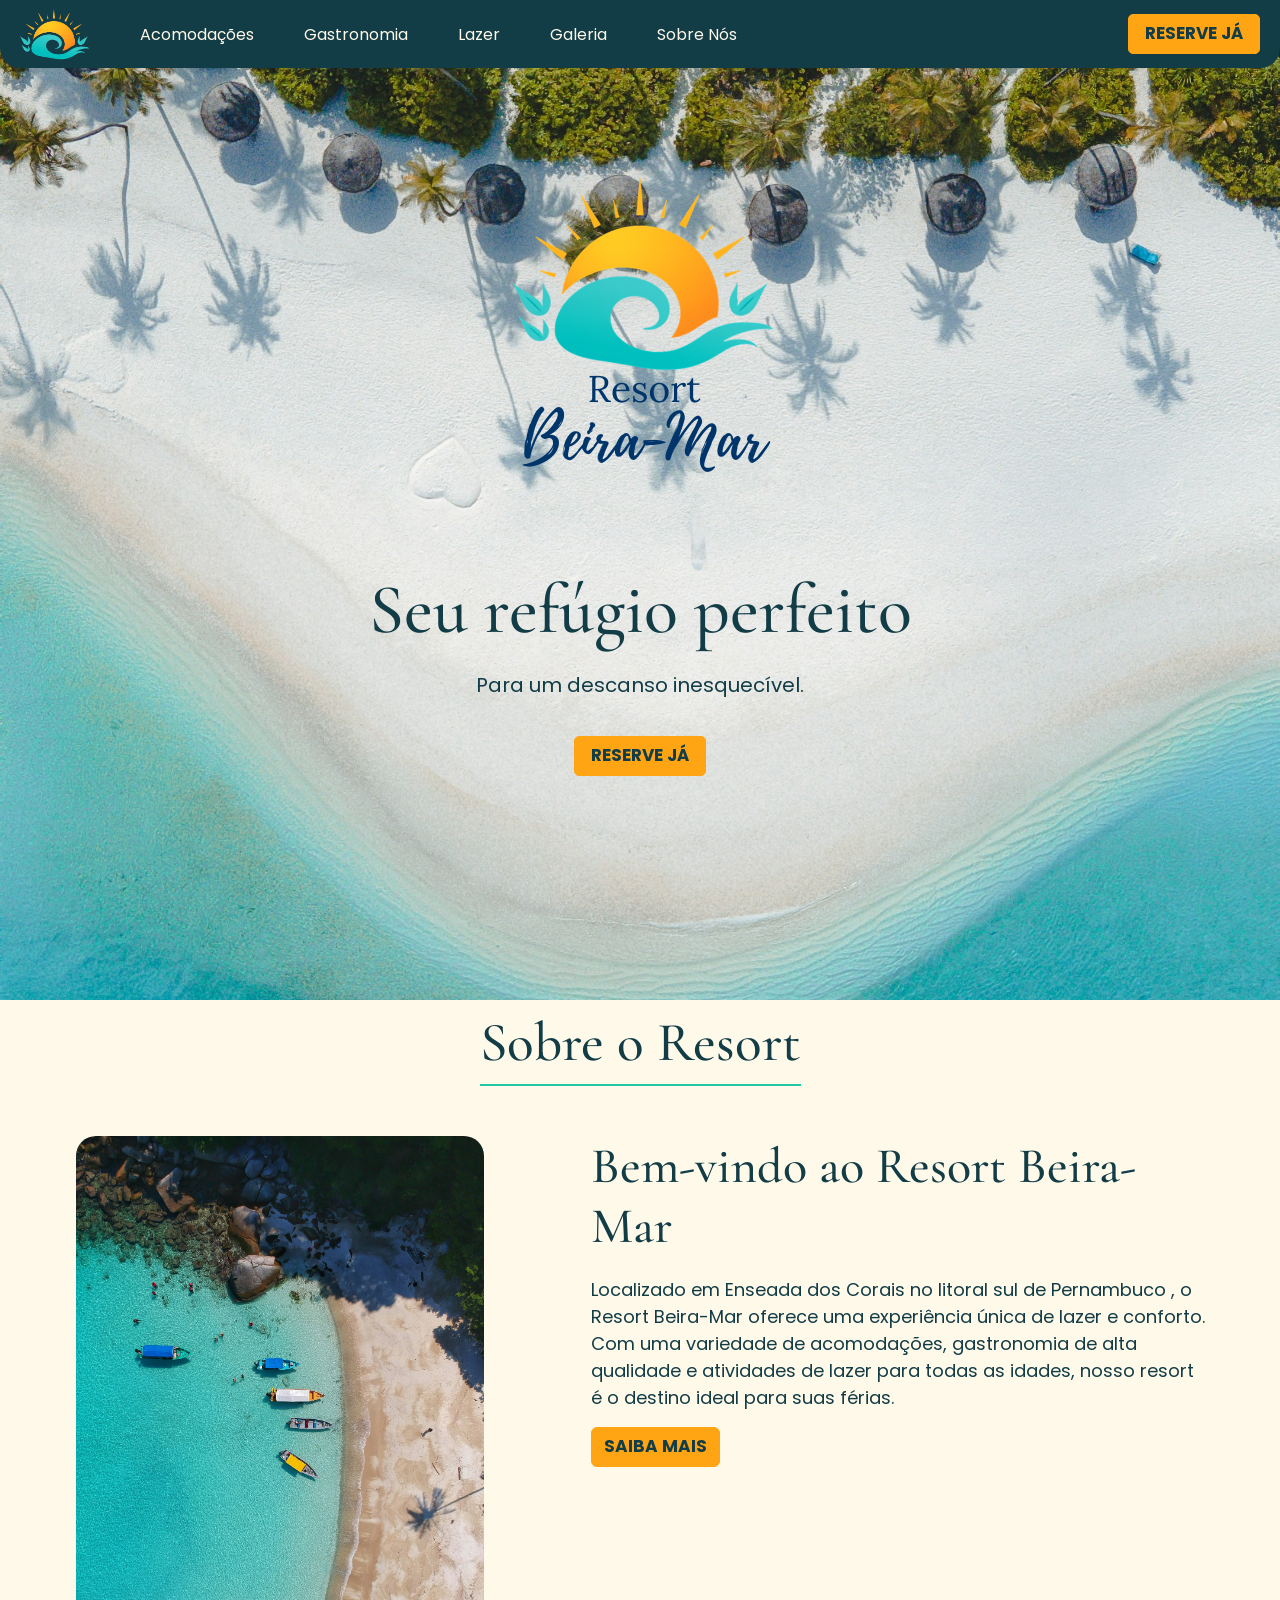
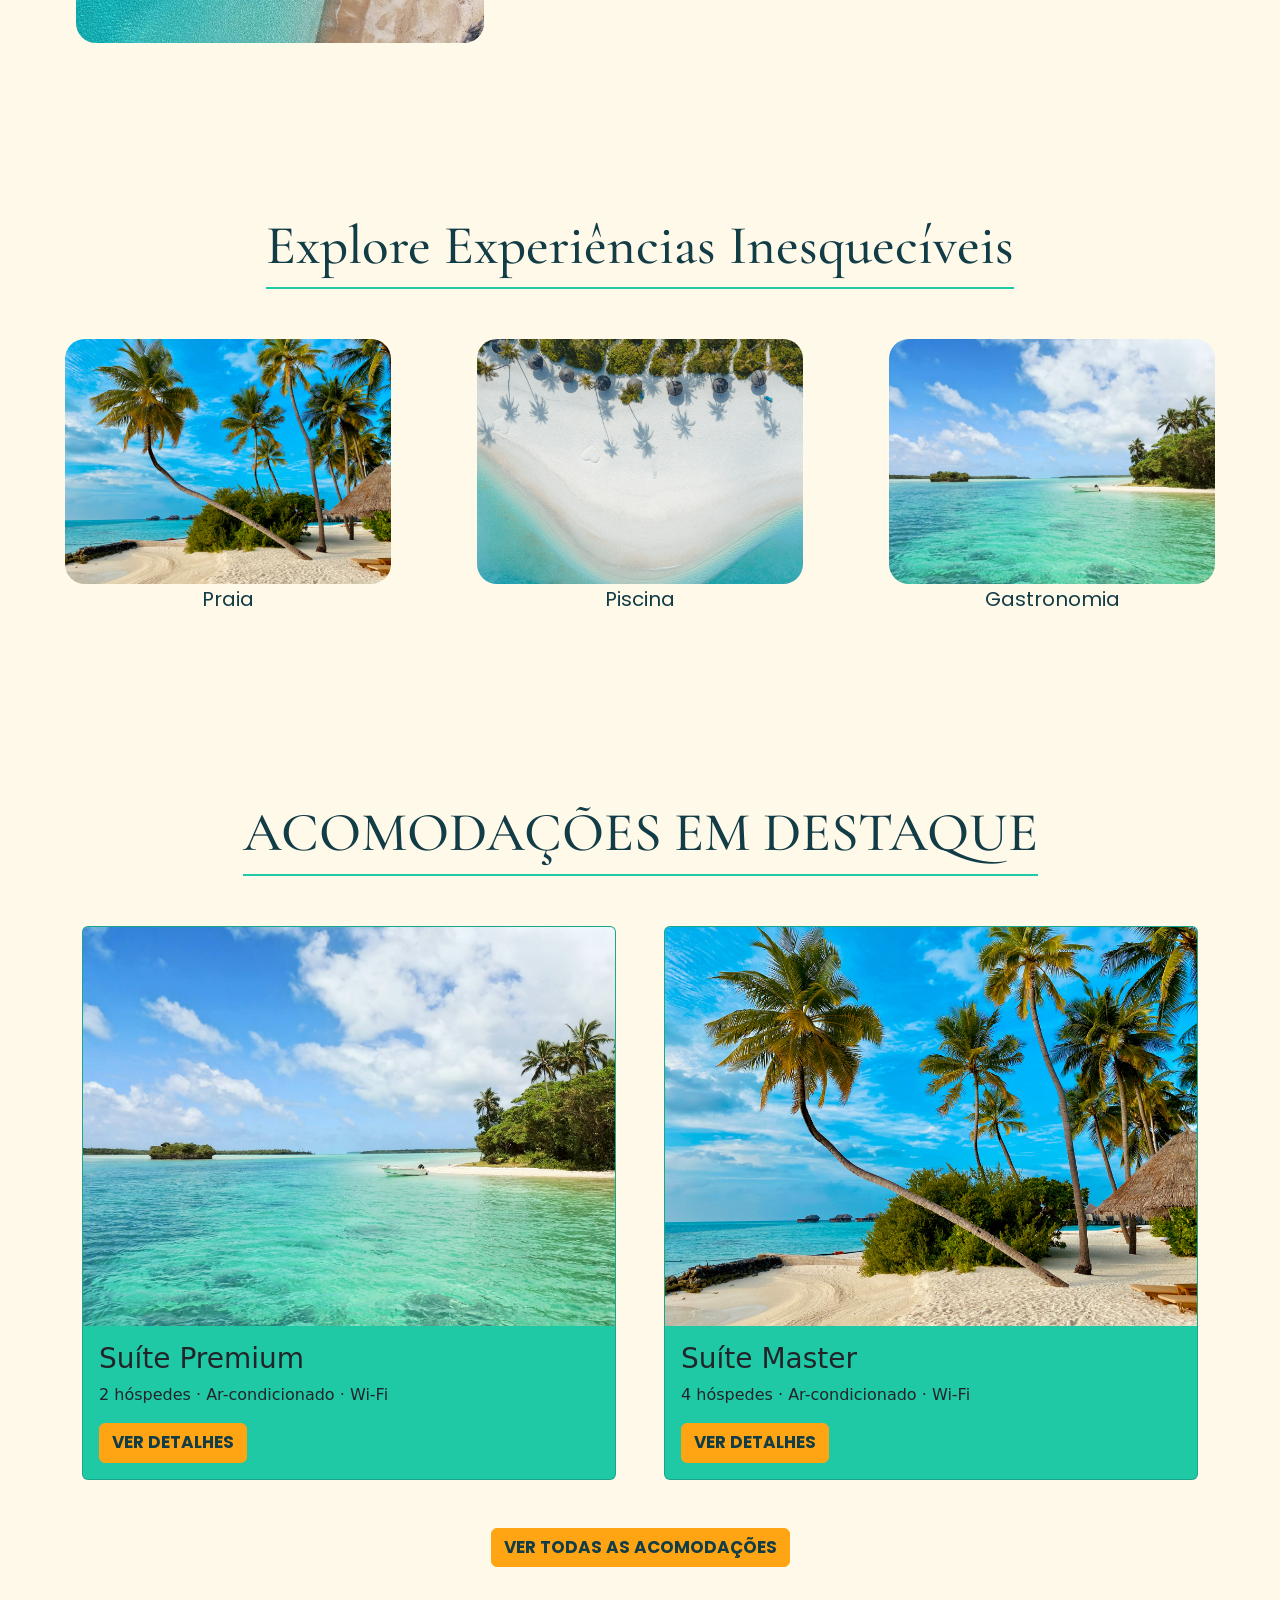
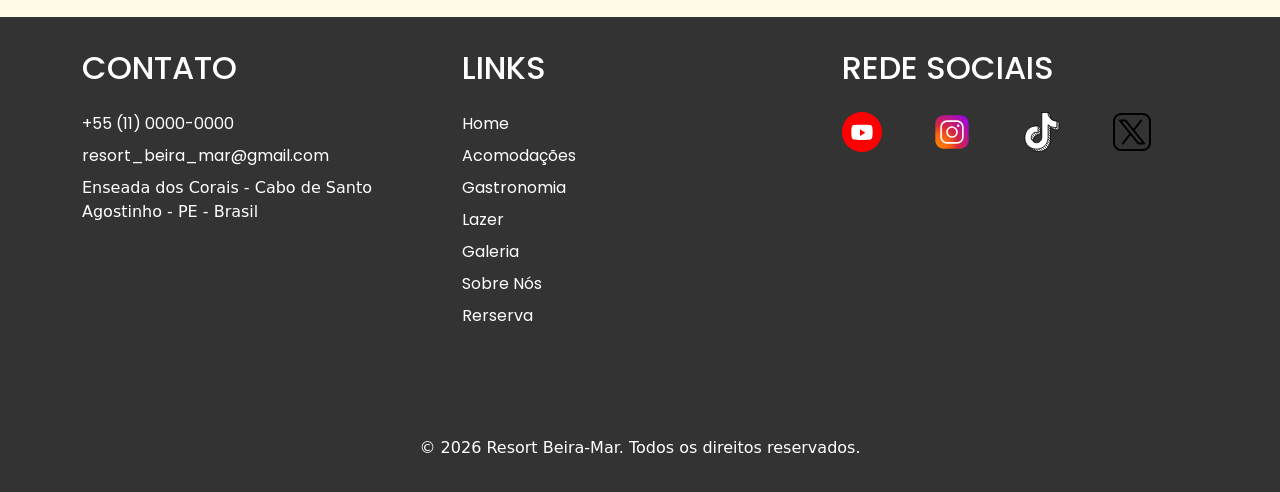
==== index.html @ 68e37728 "Versão inicial do site" ====
<!doctype html>
<html>
  <head>
    <meta charset="UTF-8" />
    <meta name="viewport" content="width=device-width, initial-scale=1.0" />

    <title>Resort Beira-Mar</title>

    <!-- Fontes -->
    <link rel="preconnect" href="https://fonts.googleapis.com" />
    <link rel="preconnect" href="https://fonts.gstatic.com" crossorigin />

    <link
      href="https://fonts.googleapis.com/css2?family=Cormorant+Garamond:wght@500;600&family=Poppins:wght@400;500;600&display=swap"
      rel="stylesheet"
    />

    <!-- Bootstrap -->
    <link
      href="https://cdn.jsdelivr.net/npm/bootstrap@5.3.8/dist/css/bootstrap.min.css"
      rel="stylesheet"
    />

    <!--CSS-->
    <link rel="stylesheet" href="css/style.css" />
  </head>

  <body>
    <!--Hero e menu do site-->
    <div class="hero-img">
      <div id="menu"></div>

      <section class="destaque">
        <img src="img/logo/logo-nome.png" alt="Logo do Resort Beira-Mar" />

        <h1>Seu refúgio perfeito</h1>

        <p>Para um descanso inesquecível.</p>

        <a class="btn btn-primary reserva-destaque" href="reserva.html"
          >RESERVE JÁ</a
        >
      </section>
    </div>

    <!--Parte principal do site-->
    <main>
      <!--seção SOBRE do main-->
      <section class="sobre">
        <div class="container-fluid px-4">
          <h2 class="titulo-sobre-secao">Sobre o Resort</h2>

          <div class="row gx-1 justify-content-center">
            <div class="col-12 col-md-5">
              <img src="img/praias/praia1.jpg" alt="Praia" class="img-fluid" />
            </div>

            <div class="col-12 col-md-6 texto-sobre">
              <h2 class="titulo-sobre">Bem-vindo ao Resort Beira-Mar</h2>

              <p class="paragrafo-sobre">
                Localizado em Enseada dos Corais no litoral sul de Pernambuco ,
                o Resort Beira-Mar oferece uma experiência única de lazer e
                conforto. Com uma variedade de acomodações, gastronomia de alta
                qualidade e atividades de lazer para todas as idades, nosso
                resort é o destino ideal para suas férias.
              </p>

              <a class="btn btn-primary" href="sobre.html">SAIBA MAIS</a>
            </div>
          </div>
        </div>
      </section>

      <!-- seção de destaques da home -->
      <section class="destaque-site">
        <div class="container-fluid px-4">
          <h2 class="titulo-destaque">Explore Experiências Inesquecíveis</h2>

          <div class="row gx-1">
            <div class="col-12 col-md-4 destaque1">
              <img src="img/praias/praia3.jpg" alt="Praia" class="img-fluid" />
              <p>Praia</p>
            </div>

            <div class="col-12 col-md-4 destaque2">
              <img
                src="img/praias/praia4.jpg"
                alt="Piscina"
                class="img-fluid"
              />
              <p>Piscina</p>
            </div>

            <div class="col-12 col-md-4 destaque3">
              <img
                src="img/praias/praia2.jpg"
                alt="Gastronomia"
                class="img-fluid"
              />
              <p>Gastronomia</p>
            </div>
          </div>
        </div>
      </section>

      <!-- acomodações em destaque -->
      <section class="acomodacao-destaque">
        <div class="container">
          <h2 class="titulo-acomodacao">ACOMODAÇÕES EM DESTAQUE</h2>

          <div class="row g-5">
            <div class="col-12 col-md-6 acomodacao1">
              <article class="card h-100">
                <img
                  src="img/praias/praia2.jpg"
                  class="card-img-top"
                  alt="Suíte Premium"
                />
                <div class="card-body">
                  <h3 class="card-title">Suíte Premium</h3>
                  <p class="card-text">2 hóspedes · Ar-condicionado · Wi-Fi</p>
                  <a href="acomodacoes.html" class="btn btn-primary"
                    >VER DETALHES</a
                  >
                </div>
              </article>
            </div>

            <div class="col-12 col-md-6 acomodacao2">
              <article class="card h-100">
                <img
                  src="img/praias/praia3.jpg"
                  class="card-img-top"
                  alt="Suíte Master"
                />
                <div class="card-body">
                  <h3 class="card-title">Suíte Master</h3>
                  <p class="card-text">4 hóspedes · Ar-condicionado · Wi-Fi</p>
                  <a href="acomodacoes.html" class="btn btn-primary"
                    >VER DETALHES</a
                  >
                </div>
              </article>
            </div>
          </div>
          <div class="text-center mt-5">
            <a href="acomodacoes.html" class="btn btn-primary"
              >VER TODAS AS ACOMODAÇÕES</a
            >
          </div>
        </div>
      </section>
    </main>

    <div id="footer"></div>

    <script src="js/menu.js"></script>
  </body>
</html>
---- css/style.css ----
/* Botão estilo global */
.btn-primary {
  color: #123c46;
  font-family: "Poppins", sans-serif;
  font-size: 17px;
  font-weight: bold;
  background-color: #ffa412;
  border-color: #ffa412;
}

.btn-primary:hover {
  background-color: #f9dd72;
  border-color: #f9dd72;
  color: #123c46;
}

/* Menu estilo */

.logo img {
  width: 70px;
  margin-left: 20px;
}

.navbar {
  display: flex;
  align-items: center;
}

/* Menu estilo */
.menu {
  display: flex;
  gap: 50px;
  margin-left: 50px;
  margin-top: 2px;
}

/* Menu links estilo */
.menu a {
  text-decoration: none;
  color: #fff9e9;
  font-family: "Poppins", sans-serif;
  font-size: 16px;
}

/* Menu links hover estilo */
.menu a:hover {
  color: #20c9a6;
}

/* botão reserva menu estilo */
.reserva-menu {
  margin-left: auto;
  margin-right: 20px;
  margin-top: 2px;
  padding: 6px 16px;
  border-radius: 5px;
  transform: translateY(-1px);
}

header {
  background-color: #123c46;
  border-radius: 0px 0px 20px 20px;
}

/* Destaque estilo */
.destaque {
  display: flex;
  flex-direction: column;
  align-items: center;
}

.destaque img {
  width: 500px;
  max-width: 100%;
}

.destaque h1 {
  font-family:
    Cormorant Garamond,
    serif;
  color: #123c46;
  font-size: 70px;
}

.destaque p {
  font-family: "Poppins", sans-serif;
  color: #123c46;
  font-size: 20px;
  margin-top: 10px;
}

/* Botão reserva destaque estilo */
.reserva-destaque {
  padding: 6px 16px;
  border-radius: 5px;
  margin-top: 20px;
}

.hero-img {
  background-image: url("../img/praias/praia4.jpg");
  background-size: cover;
  background-position: center;
  min-height: 1000px;
}

/* Main estilo */
main {
  padding: 50px 0;
  background-color: #fff9e9;
}

/* Main titulo estilo */
.titulo-sobre {
  font-family:
    cormorant garamond,
    serif;
  font-size: 50px;
  color: #123c46;
}

/* Main paragrafo estilo */
.paragrafo-sobre {
  font-family: "Poppins", sans-serif;
  font-size: 18px;
  color: #123c46;
  margin-top: 20px;
  line-height: 1.5;
}

/* Main imagem */
.sobre .col-md-5 img {
  width: 80%;
  height: auto;
  border-radius: 20px;
}

/* Main titulo sobre */
.titulo-sobre-secao {
  font-family:
    cormorant garamond,
    serif;
  font-size: 55px;
  color: #123c46;
  margin: 0 auto 50px;
  text-align: center;
  border-bottom: 2px solid #20c9a6;
  padding-bottom: 8px;
  width: fit-content;
  margin-top: -40px;
}

/* Main titulo destaques */
.titulo-destaque {
  font-family:
    cormorant garamond,
    serif;
  font-size: 55px;
  color: #123c46;
  margin: 0 auto 50px;
  text-align: center;
  border-bottom: 2px solid #20c9a6;
  padding-bottom: 8px;
  width: fit-content;
  margin-top: 170px;
}

/* Main texto destaques */
.destaque-site p {
  font-family: "Poppins", sans-serif;
  font-size: 20px;
  text-align: center;
  color: #123c46;
}

/* Main imagem destaques */
.destaque-site .col-md-4 img {
  aspect-ratio: 1.6 / 1.2;
  object-fit: cover;
  width: 80%;
  border-radius: 20px;
}

.destaque-site .col-md-4 {
  text-align: center;
}

/* acomodações destaque */
.titulo-acomodacao {
  font-family:
    cormorant garamond,
    serif;
  font-size: 55px;
  color: #123c46;
  margin: 0 auto 50px;
  text-align: center;
  border-bottom: 2px solid #20c9a6;
  padding-bottom: 8px;
  width: fit-content;
  margin-top: 170px;
}

.acomodacao-destaque .card {
  background-color: #20c9a6;
}

/*Rodapé*/
footer {
  background-color: #333;
  color: white;
  padding: 32px 0 16px;
}

.redes-sociais img {
  width: 40px;
  height: 40px;
  object-fit: contain;
}

.icones-redes {
  display: flex;
  gap: 50px;
}

footer a {
  text-decoration: none;
  color: #ffffff;
  font-family: "Poppins", sans-serif;
  font-size: 16px;
}

footer address a,
footer nav[aria-label="Links do rodapé"] a {
  display: block;
}

.direitos-reservados {
  margin-top: 100px;
}

footer address {
  display: flex;
  flex-direction: column;
  gap: 8px;
}

footer address p {
  margin: 0;
}

footer nav[aria-label="Links do rodapé"] a {
  display: block;
  margin-bottom: 8px;
}

footer h2 {
  color: #ffffff;
  font-family: "Poppins", sans-serif;
  margin-bottom: 25px;
}

/* Página Acomodações */
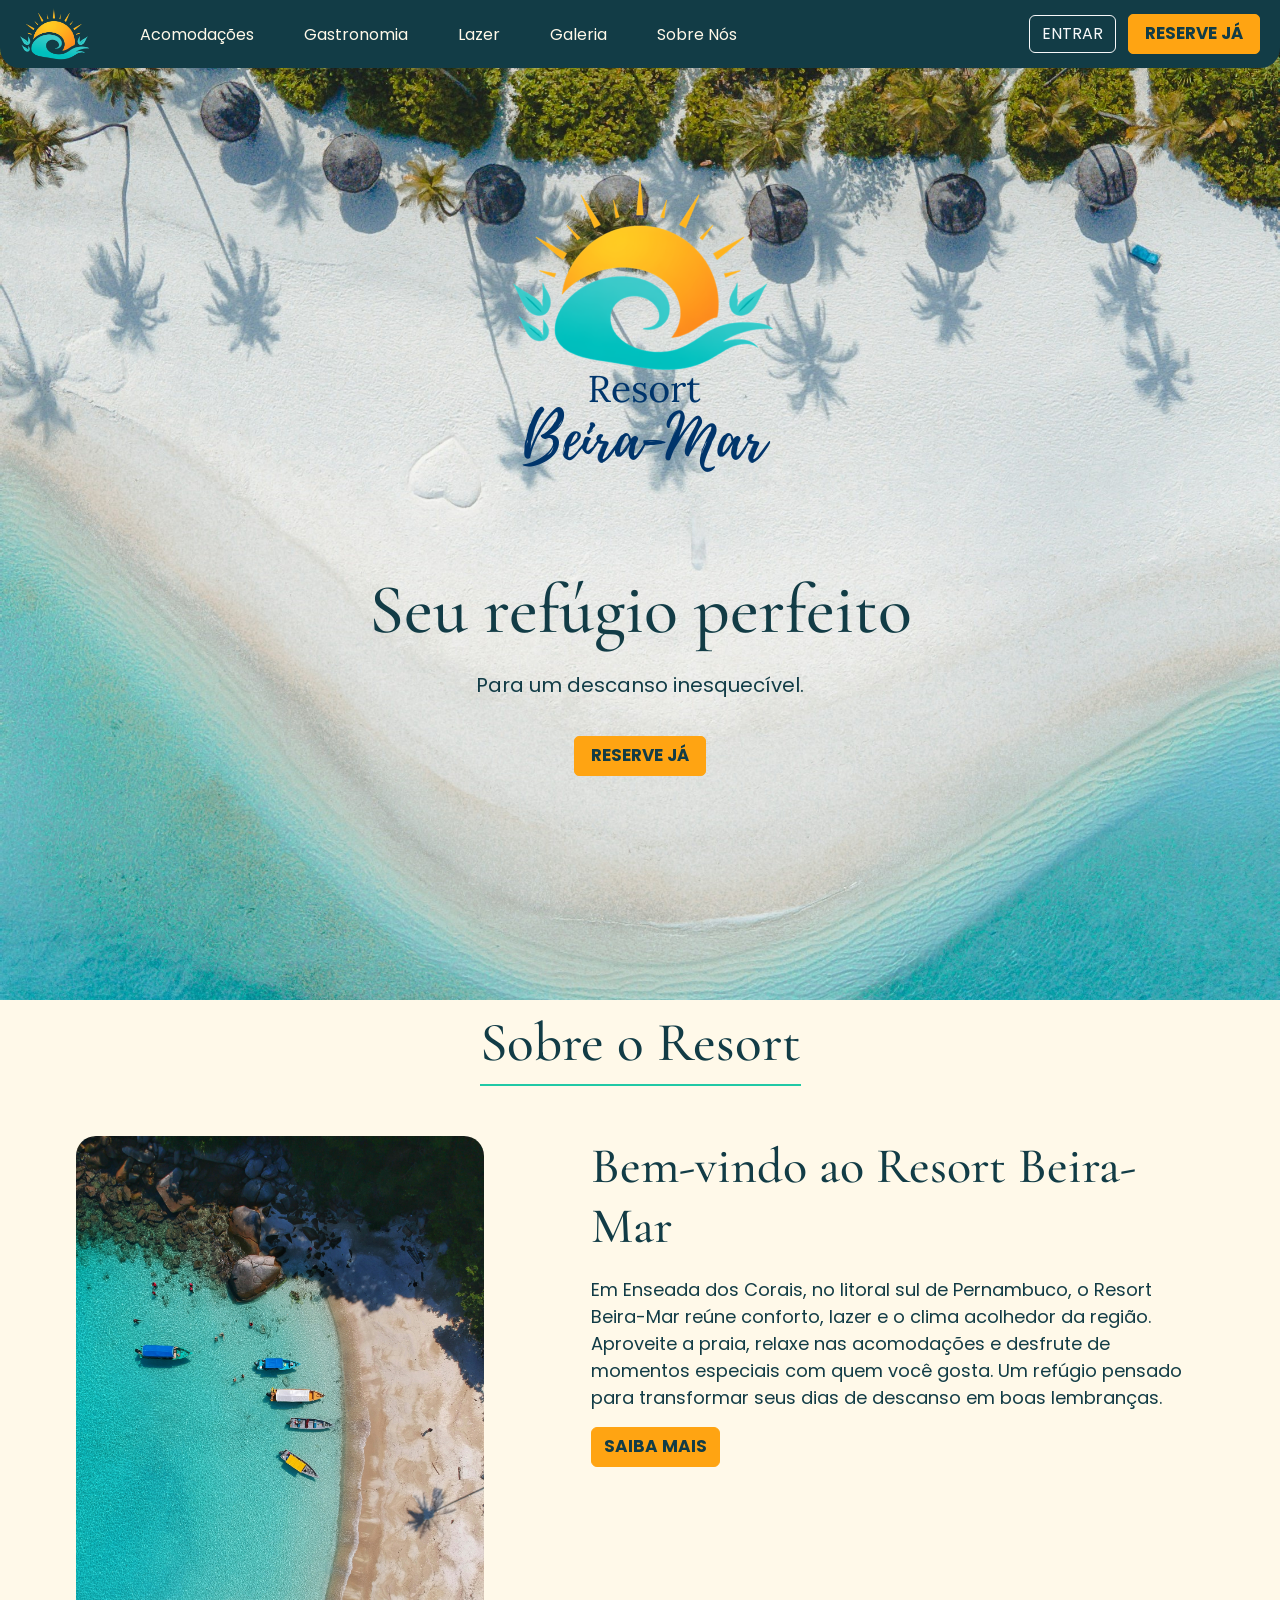
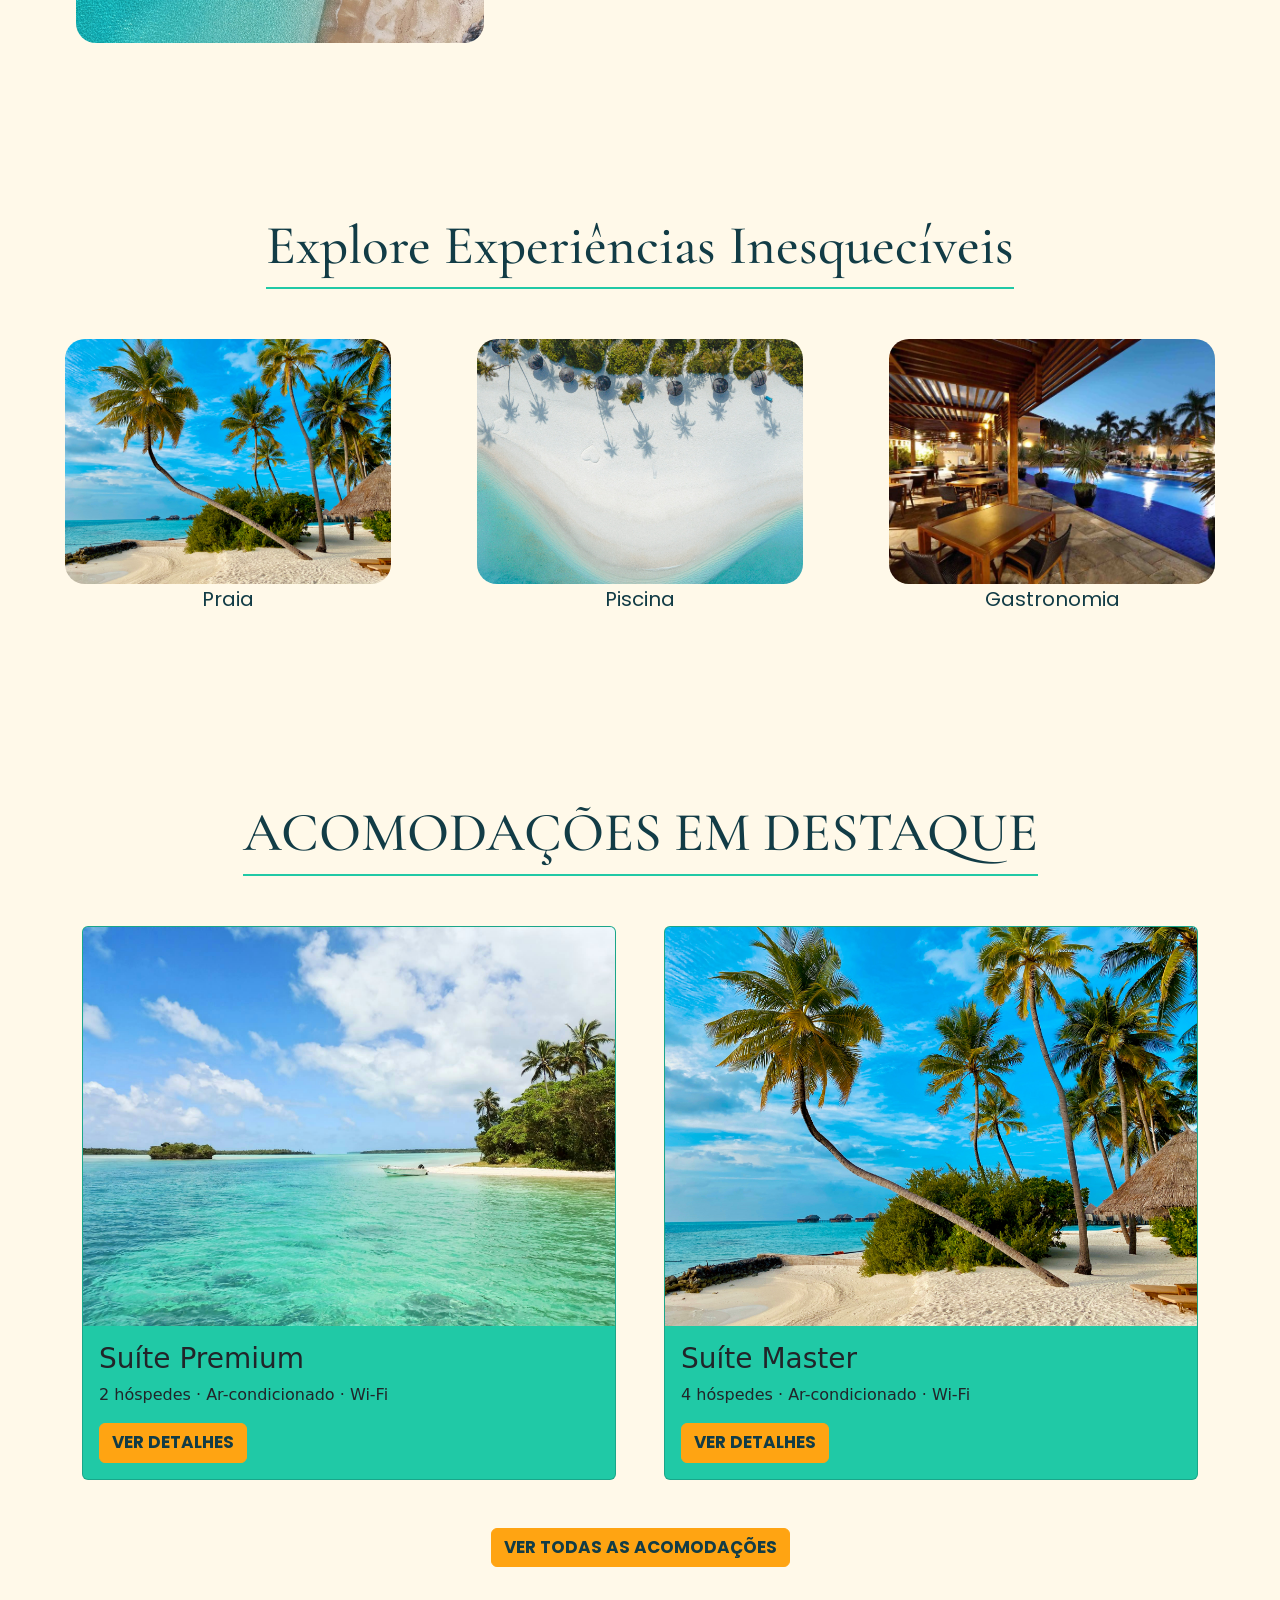
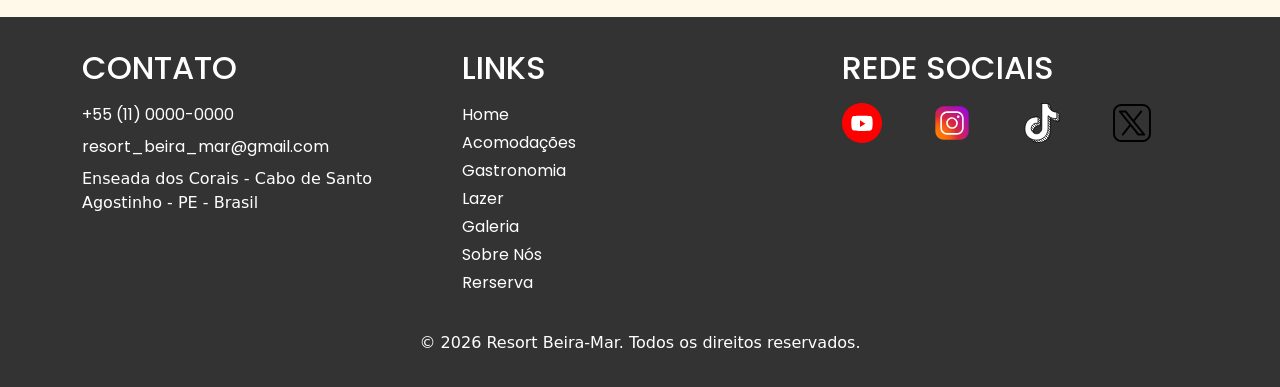
==== commit 412051dc: "Atualiza conteúdo e imagens das páginas do resort - Atualiza as páginas Home, Galeria, Gastronomia e" ====
--- a/index.html
+++ b/index.html
@@ -59,11 +59,11 @@
               <h2 class="titulo-sobre">Bem-vindo ao Resort Beira-Mar</h2>
 
               <p class="paragrafo-sobre">
-                Localizado em Enseada dos Corais no litoral sul de Pernambuco ,
-                o Resort Beira-Mar oferece uma experiência única de lazer e
-                conforto. Com uma variedade de acomodações, gastronomia de alta
-                qualidade e atividades de lazer para todas as idades, nosso
-                resort é o destino ideal para suas férias.
+                Em Enseada dos Corais, no litoral sul de Pernambuco, o Resort
+                Beira-Mar reúne conforto, lazer e o clima acolhedor da região.
+                Aproveite a praia, relaxe nas acomodações e desfrute de momentos
+                especiais com quem você gosta. Um refúgio pensado para
+                transformar seus dias de descanso em boas lembranças.
               </p>
 
               <a class="btn btn-primary" href="sobre.html">SAIBA MAIS</a>
@@ -94,7 +94,7 @@
 
             <div class="col-12 col-md-4 destaque3">
               <img
-                src="img/praias/praia2.jpg"
+                src="img/restaurantes/gastronomia-piscina.jpg"
                 alt="Gastronomia"
                 class="img-fluid"
               />
--- a/css/style.css
+++ b/css/style.css
@@ -1,4 +1,7 @@
-/* Botão estilo global */
+/* =========================================================
+   BOTÕES GLOBAIS
+   ========================================================= */
+
 .btn-primary {
   color: #123c46;
   font-family: "Poppins", sans-serif;
@@ -14,7 +17,10 @@
   color: #123c46;
 }
 
-/* Menu estilo */
+
+/* =========================================================
+   MENU COMPARTILHADO
+   ========================================================= */
 
 .logo img {
   width: 70px;
@@ -26,32 +32,34 @@
   align-items: center;
 }
 
-/* Menu estilo */
 .menu {
   display: flex;
   gap: 50px;
+  margin-top: 2px;
   margin-left: 50px;
-  margin-top: 2px;
-}
-
-/* Menu links estilo */
+}
+
 .menu a {
+  color: #fff9e9;
+  font-family: "Poppins", sans-serif;
+  font-size: 16px;
   text-decoration: none;
-  color: #fff9e9;
-  font-family: "Poppins", sans-serif;
-  font-size: 16px;
-}
-
-/* Menu links hover estilo */
+}
+
 .menu a:hover {
   color: #20c9a6;
 }
 
-/* botão reserva menu estilo */
+/* Destaque visual do link da página atual, definido pelo JavaScript */
+.menu a.active {
+  color: #20c9a6;
+  border-bottom: 2px solid #20c9a6;
+}
+
 .reserva-menu {
+  margin-top: 2px;
+  margin-right: 20px;
   margin-left: auto;
-  margin-right: 20px;
-  margin-top: 2px;
   padding: 6px 16px;
   border-radius: 5px;
   transform: translateY(-1px);
@@ -59,10 +67,14 @@
 
 header {
   background-color: #123c46;
-  border-radius: 0px 0px 20px 20px;
-}
-
-/* Destaque estilo */
+  border-radius: 0 0 20px 20px;
+}
+
+
+/* =========================================================
+   HERO DA HOME
+   ========================================================= */
+
 .destaque {
   display: flex;
   flex-direction: column;
@@ -75,139 +87,449 @@
 }
 
 .destaque h1 {
-  font-family:
-    Cormorant Garamond,
-    serif;
-  color: #123c46;
+  color: #123c46;
+  font-family: "Cormorant Garamond", serif;
   font-size: 70px;
 }
 
 .destaque p {
-  font-family: "Poppins", sans-serif;
-  color: #123c46;
+  margin-top: 10px;
+  color: #123c46;
+  font-family: "Poppins", sans-serif;
   font-size: 20px;
-  margin-top: 10px;
-}
-
-/* Botão reserva destaque estilo */
+}
+
 .reserva-destaque {
+  margin-top: 20px;
   padding: 6px 16px;
   border-radius: 5px;
-  margin-top: 20px;
 }
 
 .hero-img {
+  min-height: 1000px;
   background-image: url("../img/praias/praia4.jpg");
+  background-position: center;
   background-size: cover;
-  background-position: center;
-  min-height: 1000px;
-}
-
-/* Main estilo */
+}
+
+
+/* =========================================================
+   CONTEÚDO GERAL E SEÇÃO SOBRE DA HOME
+   ========================================================= */
+
+/* Mantém o rodapé no fim da janela quando a página tem pouco conteúdo */
+body {
+  min-height: 100vh;
+  display: flex;
+  flex-direction: column;
+}
+
 main {
+  flex: 1;
   padding: 50px 0;
   background-color: #fff9e9;
 }
 
-/* Main titulo estilo */
 .titulo-sobre {
-  font-family:
-    cormorant garamond,
-    serif;
+  color: #123c46;
+  font-family: "Cormorant Garamond", serif;
   font-size: 50px;
-  color: #123c46;
-}
-
-/* Main paragrafo estilo */
+}
+
 .paragrafo-sobre {
+  margin-top: 20px;
+  color: #123c46;
   font-family: "Poppins", sans-serif;
   font-size: 18px;
-  color: #123c46;
-  margin-top: 20px;
   line-height: 1.5;
 }
 
-/* Main imagem */
 .sobre .col-md-5 img {
   width: 80%;
   height: auto;
   border-radius: 20px;
 }
 
-/* Main titulo sobre */
 .titulo-sobre-secao {
-  font-family:
-    cormorant garamond,
-    serif;
+  width: fit-content;
+  margin: -40px auto 50px;
+  padding-bottom: 8px;
+  border-bottom: 2px solid #20c9a6;
+  color: #123c46;
+  font-family: "Cormorant Garamond", serif;
   font-size: 55px;
-  color: #123c46;
-  margin: 0 auto 50px;
-  text-align: center;
+  text-align: center;
+}
+
+
+/* =========================================================
+   CARROSSEL DA SEÇÃO SOBRE DA HOME
+   ========================================================= */
+
+/* Mantém o carrossel com a mesma largura da imagem original */
+.sobre .carousel {
+  width: 80%;
+}
+
+/* As fotos preenchem o carrossel sem serem deformadas */
+.sobre .carousel img {
+  width: 100%;
+  aspect-ratio: 4 / 3;
+  border-radius: 20px;
+  object-fit: cover;
+}
+
+
+/* =========================================================
+   DESTAQUES DA HOME
+   ========================================================= */
+
+.titulo-destaque {
+  width: fit-content;
+  margin: 170px auto 50px;
+  padding-bottom: 8px;
   border-bottom: 2px solid #20c9a6;
+  color: #123c46;
+  font-family: "Cormorant Garamond", serif;
+  font-size: 55px;
+  text-align: center;
+}
+
+.destaque-site p {
+  color: #123c46;
+  font-family: "Poppins", sans-serif;
+  font-size: 20px;
+  text-align: center;
+}
+
+.destaque-site .col-md-4 img {
+  width: 80%;
+  aspect-ratio: 1.6 / 1.2;
+  border-radius: 20px;
+  object-fit: cover;
+}
+
+.destaque-site .col-md-4 {
+  text-align: center;
+}
+
+
+/* =========================================================
+   ACOMODAÇÕES EM DESTAQUE NA HOME
+   ========================================================= */
+
+.titulo-acomodacao {
+  width: fit-content;
+  margin: 170px auto 50px;
   padding-bottom: 8px;
-  width: fit-content;
-  margin-top: -40px;
-}
-
-/* Main titulo destaques */
-.titulo-destaque {
-  font-family:
-    cormorant garamond,
-    serif;
+  border-bottom: 2px solid #20c9a6;
+  color: #123c46;
+  font-family: "Cormorant Garamond", serif;
   font-size: 55px;
-  color: #123c46;
-  margin: 0 auto 50px;
-  text-align: center;
-  border-bottom: 2px solid #20c9a6;
-  padding-bottom: 8px;
-  width: fit-content;
-  margin-top: 170px;
-}
-
-/* Main texto destaques */
-.destaque-site p {
-  font-family: "Poppins", sans-serif;
-  font-size: 20px;
-  text-align: center;
-  color: #123c46;
-}
-
-/* Main imagem destaques */
-.destaque-site .col-md-4 img {
-  aspect-ratio: 1.6 / 1.2;
-  object-fit: cover;
-  width: 80%;
-  border-radius: 20px;
-}
-
-.destaque-site .col-md-4 {
-  text-align: center;
-}
-
-/* acomodações destaque */
-.titulo-acomodacao {
-  font-family:
-    cormorant garamond,
-    serif;
-  font-size: 55px;
-  color: #123c46;
-  margin: 0 auto 50px;
-  text-align: center;
-  border-bottom: 2px solid #20c9a6;
-  padding-bottom: 8px;
-  width: fit-content;
-  margin-top: 170px;
+  text-align: center;
 }
 
 .acomodacao-destaque .card {
   background-color: #20c9a6;
 }
 
-/*Rodapé*/
+
+/* =========================================================
+   PÁGINA DE ACOMODAÇÕES
+   ========================================================= */
+
+.pagina-acomodacoes {
+  padding: 50px 0;
+  background-color: #fff9e9;
+}
+
+.titulo-pagina-acomodacoes {
+  width: fit-content;
+  margin: 0 auto 50px;
+  padding-bottom: 8px;
+  border-bottom: 2px solid #20c9a6;
+  color: #123c46;
+  font-family: "Cormorant Garamond", serif;
+  font-size: 55px;
+  text-align: center;
+}
+
+.pagina-acomodacoes .card {
+  height: 100%;
+  overflow: hidden;
+  border: 1px solid #ddd;
+  border-radius: 6px;
+  background-color: #fff;
+}
+
+.pagina-acomodacoes .card-img-top {
+  height: 180px;
+  object-fit: cover;
+}
+
+.pagina-acomodacoes .card-body {
+  display: flex;
+  flex-direction: column;
+}
+
+.pagina-acomodacoes .card-title {
+  color: #333;
+  font-family: "Poppins", sans-serif;
+  font-size: 20px;
+  font-weight: 600;
+}
+
+.pagina-acomodacoes .card-text,
+.pagina-acomodacoes .detalhes-quarto {
+  color: #888;
+  font-family: "Poppins", sans-serif;
+  font-size: 14px;
+}
+
+.pagina-acomodacoes .btn-detalhes {
+  align-self: flex-start;
+  border: 0;
+  border-radius: 4px;
+  background-color: #333;
+  color: #fff;
+  font-family: "Poppins", sans-serif;
+}
+
+.pagina-acomodacoes .btn-detalhes:hover {
+  background-color: #555;
+  color: #fff;
+}
+
+
+/* =========================================================
+   PÁGINA DE LAZER
+   ========================================================= */
+
+.pagina-lazer {
+  padding: 50px 0;
+  background-color: #fff9e9;
+}
+
+.titulo-pagina-lazer {
+  width: fit-content;
+  margin: 0 auto 50px;
+  padding-bottom: 8px;
+  border-bottom: 2px solid #20c9a6;
+  color: #123c46;
+  font-family: "Cormorant Garamond", serif;
+  font-size: 55px;
+  text-align: center;
+}
+
+.pagina-lazer .card {
+  overflow: hidden;
+  border: 1px solid #ddd;
+  border-radius: 6px;
+  background-color: #fff;
+}
+
+.pagina-lazer .card-img-top {
+  height: 200px;
+  object-fit: cover;
+}
+
+.pagina-lazer .card-body {
+  display: flex;
+  justify-content: center;
+  padding: 12px;
+}
+
+.pagina-lazer .card-title {
+  margin: 0;
+  color: #333;
+  font-family: "Poppins", sans-serif;
+  font-size: 20px;
+  font-weight: 600;
+  text-align: center;
+}
+
+
+/* =========================================================
+   ESTILOS COMPARTILHADOS DAS PÁGINAS INTERNAS
+   ========================================================= */
+
+/* Fundo e espaçamento das páginas internas */
+.pagina-interna {
+  padding: 50px 0;
+  background-color: #fff9e9;
+}
+
+/* Título compartilhado por Gastronomia, Galeria, Sobre e Reservas */
+.titulo-interno {
+  width: fit-content;
+  margin: 0 auto 50px;
+  padding-bottom: 8px;
+  border-bottom: 2px solid #20c9a6;
+  color: #123c46;
+  font-family: "Cormorant Garamond", serif;
+  font-size: 55px;
+  text-align: center;
+}
+
+
+/* =========================================================
+   PÁGINA DE GASTRONOMIA
+   ========================================================= */
+
+.bloco-gastronomia img {
+  width: 100%;
+  height: 280px;
+  border-radius: 10px;
+  object-fit: cover;
+}
+
+.bloco-gastronomia h2 {
+  color: #123c46;
+  font-family: "Cormorant Garamond", serif;
+  font-size: 36px;
+}
+
+.bloco-gastronomia p {
+  color: #123c46;
+  font-family: "Poppins", sans-serif;
+  font-size: 16px;
+  line-height: 1.6;
+}
+
+.separador-pagina {
+  margin: 30px 0;
+  border-color: #ccc;
+}
+
+
+/* =========================================================
+   PÁGINA DE GALERIA
+   ========================================================= */
+
+.pagina-galeria img {
+  width: 100%;
+  aspect-ratio: 4 / 3;
+  border-radius: 6px;
+  object-fit: cover;
+}
+
+
+/* =========================================================
+   PÁGINA SOBRE NÓS
+   ========================================================= */
+
+.bloco-sobre img {
+  width: 100%;
+  height: 280px;
+  border-radius: 10px;
+  object-fit: cover;
+}
+
+.bloco-sobre h2 {
+  color: #123c46;
+  font-family: "Cormorant Garamond", serif;
+  font-size: 36px;
+}
+
+.bloco-sobre p {
+  color: #123c46;
+  font-family: "Poppins", sans-serif;
+  font-size: 16px;
+  line-height: 1.6;
+}
+
+
+/* =========================================================
+   PÁGINA DE RESERVAS E CONTATO
+   ========================================================= */
+
+.pagina-reservas h2 {
+  margin-bottom: 16px;
+  color: #123c46;
+  font-family: "Cormorant Garamond", serif;
+  font-size: 32px;
+}
+
+.pagina-reservas form label {
+  display: block;
+  margin: 12px 0 4px;
+  color: #333;
+  font-family: "Poppins", sans-serif;
+}
+
+.pagina-reservas textarea {
+  resize: vertical;
+}
+
+.botao-enviar {
+  width: 200px;
+  margin-top: 20px;
+  background-color: #333;
+  color: #fff;
+}
+
+.botao-enviar:hover {
+  background-color: #555;
+  color: #fff;
+}
+
+/* Espaço provisório que representa o mapa no wireframe */
+.mapa-placeholder {
+  display: grid;
+  min-height: 250px;
+  margin-top: 24px;
+  place-items: center;
+  background-color: #e8e8e8;
+  color: #888;
+  font-family: "Poppins", sans-serif;
+  font-weight: 600;
+}
+
+
+/* =========================================================
+   RODAPÉ COMPARTILHADO
+   ========================================================= */
+
+#footer {
+  margin-top: auto;
+}
+
 footer {
+  padding: 32px 0 16px;
   background-color: #333;
-  color: white;
-  padding: 32px 0 16px;
+  color: #fff;
+}
+
+footer a {
+  color: #fff;
+  font-family: "Poppins", sans-serif;
+  font-size: 16px;
+  text-decoration: none;
+}
+
+footer address {
+  display: flex;
+  flex-direction: column;
+  gap: 8px;
+}
+
+footer address a,
+footer nav[aria-label="Links do rodapé"] a {
+  display: block;
+}
+
+footer address p {
+  margin: 0;
+}
+
+footer nav[aria-label="Links do rodapé"] a {
+  margin-bottom: 4px;
+}
+
+footer h2 {
+  margin-bottom: 16px;
+  color: #fff;
+  font-family: "Poppins", sans-serif;
 }
 
 .redes-sociais img {
@@ -221,42 +543,347 @@
   gap: 50px;
 }
 
-footer a {
-  text-decoration: none;
-  color: #ffffff;
-  font-family: "Poppins", sans-serif;
-  font-size: 16px;
-}
-
-footer address a,
-footer nav[aria-label="Links do rodapé"] a {
+.direitos-reservados {
+  margin-top: 32px;
+}
+
+/* Página de login */
+.formulario-login {
+  max-width: 480px;
+  margin: 0 auto;
+}
+
+.formulario-login label {
   display: block;
-}
-
-.direitos-reservados {
-  margin-top: 100px;
-}
-
-footer address {
-  display: flex;
-  flex-direction: column;
-  gap: 8px;
-}
-
-footer address p {
-  margin: 0;
-}
-
-footer nav[aria-label="Links do rodapé"] a {
+  margin: 16px 0 4px;
+  color: #123c46;
+  font-family: "Poppins", sans-serif;
+}
+
+.link-cadastro {
+  margin-top: 20px;
+  text-align: center;
+}
+
+.login-menu {
+  margin-left: auto;
+  margin-right: 12px;
+  font-family: "Poppins", sans-serif;
+}
+
+.reserva-menu {
+  margin-left: 0;
+}
+
+/* Fundo das páginas de login e cadastro */
+.pagina-login,
+.pagina-cadastro {
+  background-color: #fff9e9;
+}
+
+/* Cartões brancos dos formulários */
+.pagina-login .formulario-login,
+.pagina-cadastro .formulario-cadastro {
+  max-width: 520px;
+  margin: 0 auto;
+  padding: 32px;
+  border: 1px solid #e5e5e5;
+  border-radius: 12px;
+  background-color: #fff;
+  box-shadow: 0 4px 18px rgba(18, 60, 70, 0.12);
+}
+
+/* O cartão de login fica um pouco mais estreito */
+.pagina-login .formulario-login {
+  max-width: 440px;
+}
+
+/* Rótulos dos campos */
+.pagina-login form label,
+.pagina-cadastro form label {
   display: block;
-  margin-bottom: 8px;
-}
-
-footer h2 {
-  color: #ffffff;
-  font-family: "Poppins", sans-serif;
-  margin-bottom: 25px;
-}
-
-/* Página Acomodações */
-
+  margin: 16px 0 6px;
+  color: #123c46;
+  font-family: "Poppins", sans-serif;
+}
+
+/* Espaço antes dos botões e dos links entre as páginas */
+.pagina-login form .btn,
+.pagina-cadastro form .btn {
+  margin-top: 20px;
+}
+
+.pagina-login .link-cadastro,
+.pagina-cadastro .link-login {
+  margin-top: 20px;
+  text-align: center;
+}
+
+.pagina-login .link-cadastro a,
+.pagina-cadastro .link-login a {
+  color: #123c46;
+}
+
+/* Reduz o espaço interno em telas pequenas */
+@media (max-width: 576px) {
+  .pagina-login .formulario-login,
+  .pagina-cadastro .formulario-cadastro {
+    padding: 24px 18px;
+  }
+}
+/* =========================================================
+   AJUSTES PARA CELULARES E TABLETS
+   ========================================================= */
+
+@media (max-width: 767.98px) {
+  /* O menu ocupa algumas linhas em vez de ultrapassar a tela */
+  .navbar {
+    flex-wrap: wrap;
+    justify-content: space-between;
+    padding: 8px 12px;
+  }
+
+  .logo img {
+    width: 56px;
+    margin-left: 0;
+  }
+
+  .menu {
+    order: 3;
+    flex: 0 0 100%;
+    flex-wrap: wrap;
+    justify-content: center;
+    gap: 8px 20px;
+    margin: 10px 0 4px;
+  }
+
+  .menu a {
+    font-size: 14px;
+  }
+
+  .login-menu {
+    margin-left: auto;
+    margin-right: 8px;
+    padding: 6px 10px;
+    font-size: 14px;
+  }
+
+  .reserva-menu {
+    margin: 0;
+    padding: 6px 10px;
+    font-size: 14px;
+    transform: none;
+  }
+
+  /* Reduz a altura do banner e adapta o texto da home */
+  .hero-img {
+    min-height: 760px;
+  }
+
+  .destaque {
+    padding: 36px 16px;
+    text-align: center;
+  }
+
+  .destaque img {
+    width: min(400px, 90%);
+  }
+
+  .destaque h1 {
+    font-size: clamp(40px, 10vw, 58px);
+    line-height: 1.05;
+  }
+
+  .destaque p {
+    font-size: 17px;
+  }
+
+  /* Títulos compridos podem quebrar linha sem estourar a largura */
+  .titulo-sobre-secao,
+  .titulo-destaque,
+  .titulo-acomodacao,
+  .titulo-pagina-acomodacoes,
+  .titulo-pagina-lazer,
+  .titulo-interno {
+    max-width: 100%;
+    font-size: clamp(34px, 8vw, 46px);
+    line-height: 1.1;
+  }
+
+  .titulo-destaque,
+  .titulo-acomodacao {
+    margin-top: 80px;
+  }
+
+  .sobre .col-md-5 img,
+  .sobre .carousel {
+    display: block;
+    width: 100%;
+    margin: 0 auto 24px;
+  }
+
+  .titulo-sobre {
+    font-size: clamp(32px, 7vw, 42px);
+  }
+
+  .paragrafo-sobre {
+    font-size: 16px;
+  }
+
+  .destaque-site .col-md-4 img {
+    width: 100%;
+  }
+
+  .bloco-gastronomia h2,
+  .bloco-sobre h2 {
+    font-size: 30px;
+  }
+
+  .bloco-gastronomia img,
+  .bloco-sobre img {
+    margin-bottom: 20px;
+  }
+
+  /* Diminui o afastamento entre ícones do rodapé */
+  .icones-redes {
+    flex-wrap: wrap;
+    gap: 16px;
+  }
+
+  .direitos-reservados {
+    margin-top: 28px;
+    padding: 0 12px;
+    font-size: 14px;
+  }
+}
+
+@media (max-width: 400px) {
+  .menu {
+    column-gap: 14px;
+  }
+
+  .menu a {
+    font-size: 13px;
+  }
+
+  .login-menu,
+  .reserva-menu {
+    padding: 6px 8px;
+    font-size: 12px;
+  }
+}
+
+
+/* =========================================================
+   MENU RECOLHÍVEL EM TELAS PEQUENAS
+   ========================================================= */
+
+/* No computador, o painel não cria uma caixa extra e os links
+   continuam na mesma barra horizontal. */
+.menu-painel {
+  display: contents;
+}
+
+.menu-checkbox,
+.menu-toggle {
+  display: none;
+}
+
+@media (max-width: 767.98px) {
+  header,
+  .navbar {
+    position: relative;
+  }
+
+  .navbar {
+    flex-wrap: nowrap;
+    justify-content: space-between;
+    padding: 8px 12px;
+  }
+
+  .logo img {
+    width: 56px;
+    margin-left: 0;
+  }
+
+  /* Esconde o checkbox visualmente, mas mantém seu controle pelo label */
+  .menu-checkbox {
+    display: block;
+    position: absolute;
+    width: 1px;
+    height: 1px;
+    overflow: hidden;
+    clip: rect(0, 0, 0, 0);
+    white-space: nowrap;
+  }
+
+  /* Ícone de três linhas que funciona como controle do menu */
+  .menu-toggle {
+    display: flex;
+    order: 2;
+    flex-direction: column;
+    justify-content: center;
+    gap: 5px;
+    width: 44px;
+    height: 44px;
+    margin-left: auto;
+    padding: 10px;
+    border: 1px solid rgba(255, 249, 233, 0.65);
+    border-radius: 6px;
+    cursor: pointer;
+  }
+
+  .menu-toggle span {
+    display: block;
+    width: 100%;
+    height: 2px;
+    background-color: #fff9e9;
+  }
+
+  .menu-checkbox:focus-visible + .menu-toggle {
+    outline: 3px solid #ffa412;
+    outline-offset: 3px;
+  }
+
+  /* O painel fica escondido até marcar o checkbox */
+  .menu-painel {
+    position: absolute;
+    z-index: 20;
+    top: 100%;
+    right: 0;
+    left: 0;
+    display: none;
+    flex-direction: column;
+    align-items: stretch;
+    gap: 12px;
+    padding: 16px;
+    border-radius: 0 0 16px 16px;
+    background-color: #123c46;
+  }
+
+  .menu-checkbox:checked ~ .menu-painel {
+    display: flex;
+  }
+
+  .menu-painel .menu {
+    display: flex;
+    flex-direction: column;
+    gap: 0;
+    margin: 0;
+  }
+
+  .menu-painel .menu a {
+    padding: 10px 4px;
+    font-size: 15px;
+  }
+
+  .menu-painel .login-menu,
+  .menu-painel .reserva-menu {
+    width: 100%;
+    margin: 0;
+    text-align: center;
+    transform: none;
+  }
+}
+
+
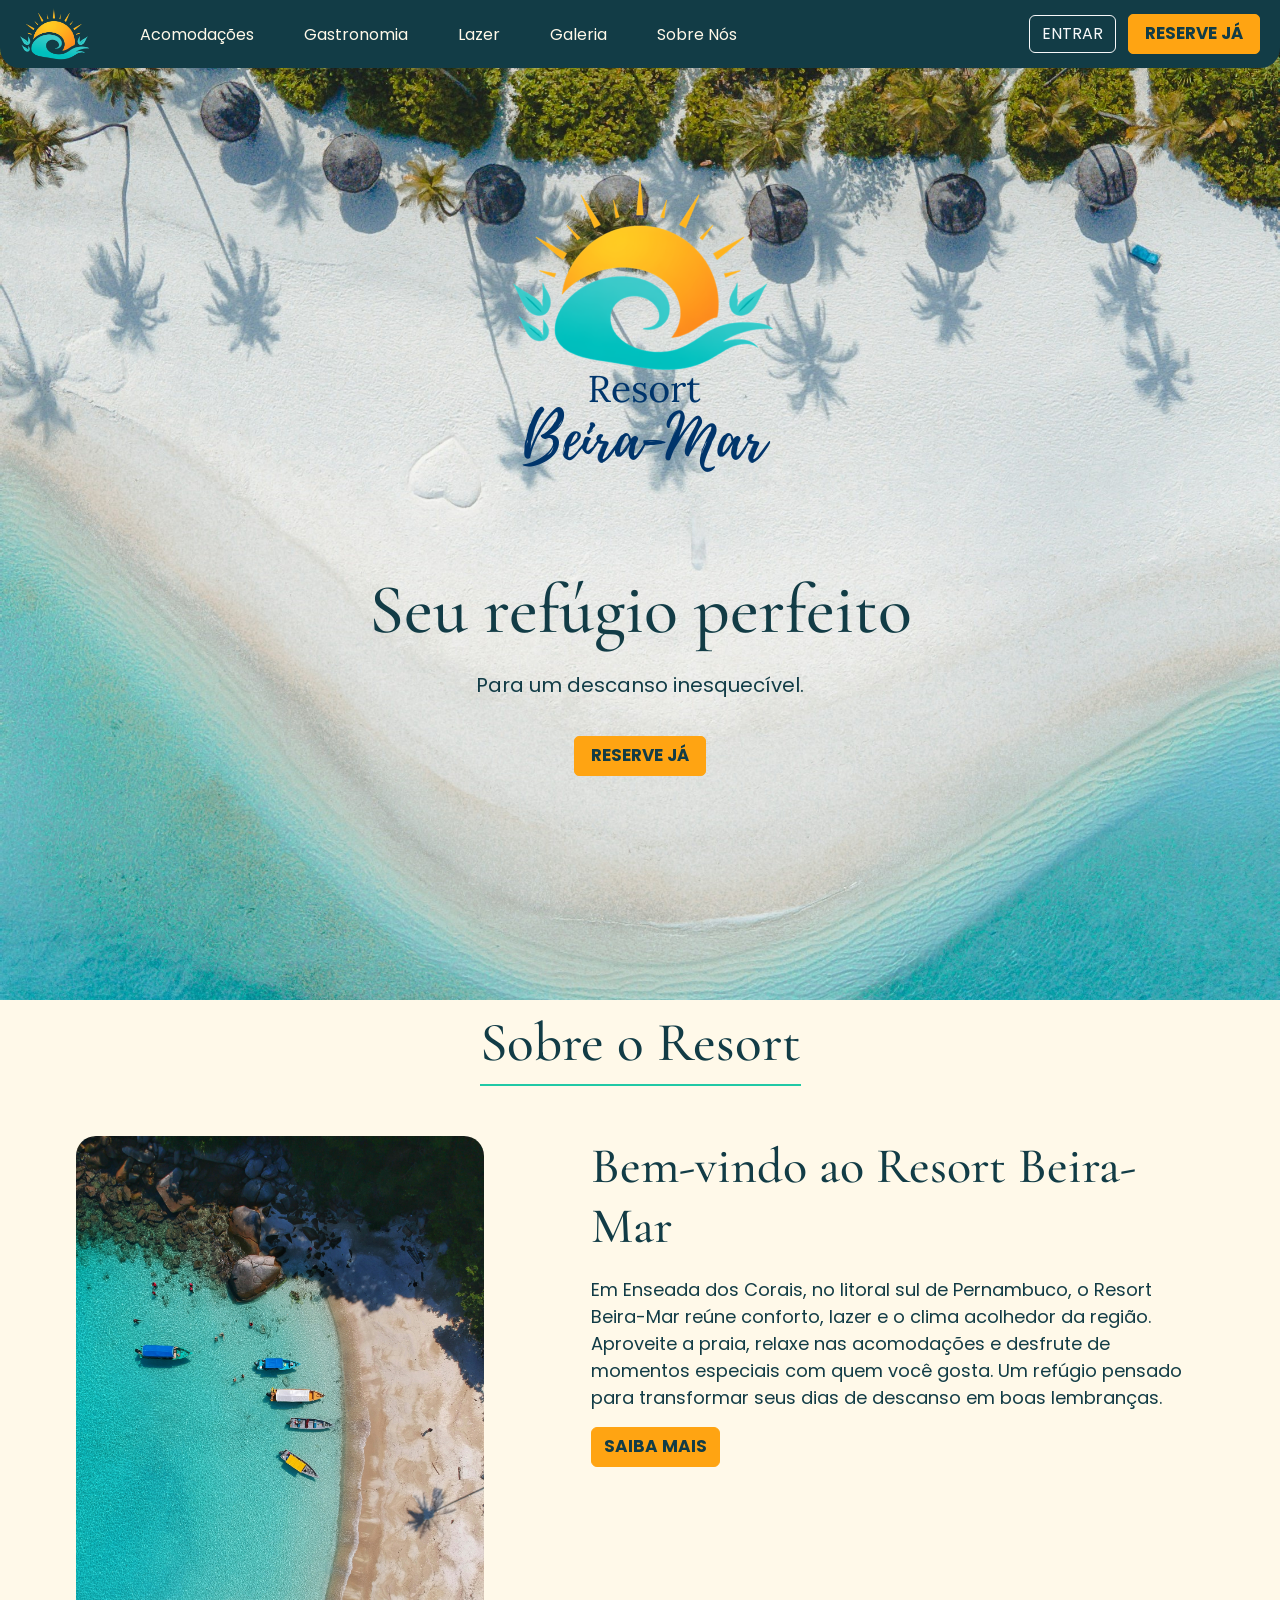
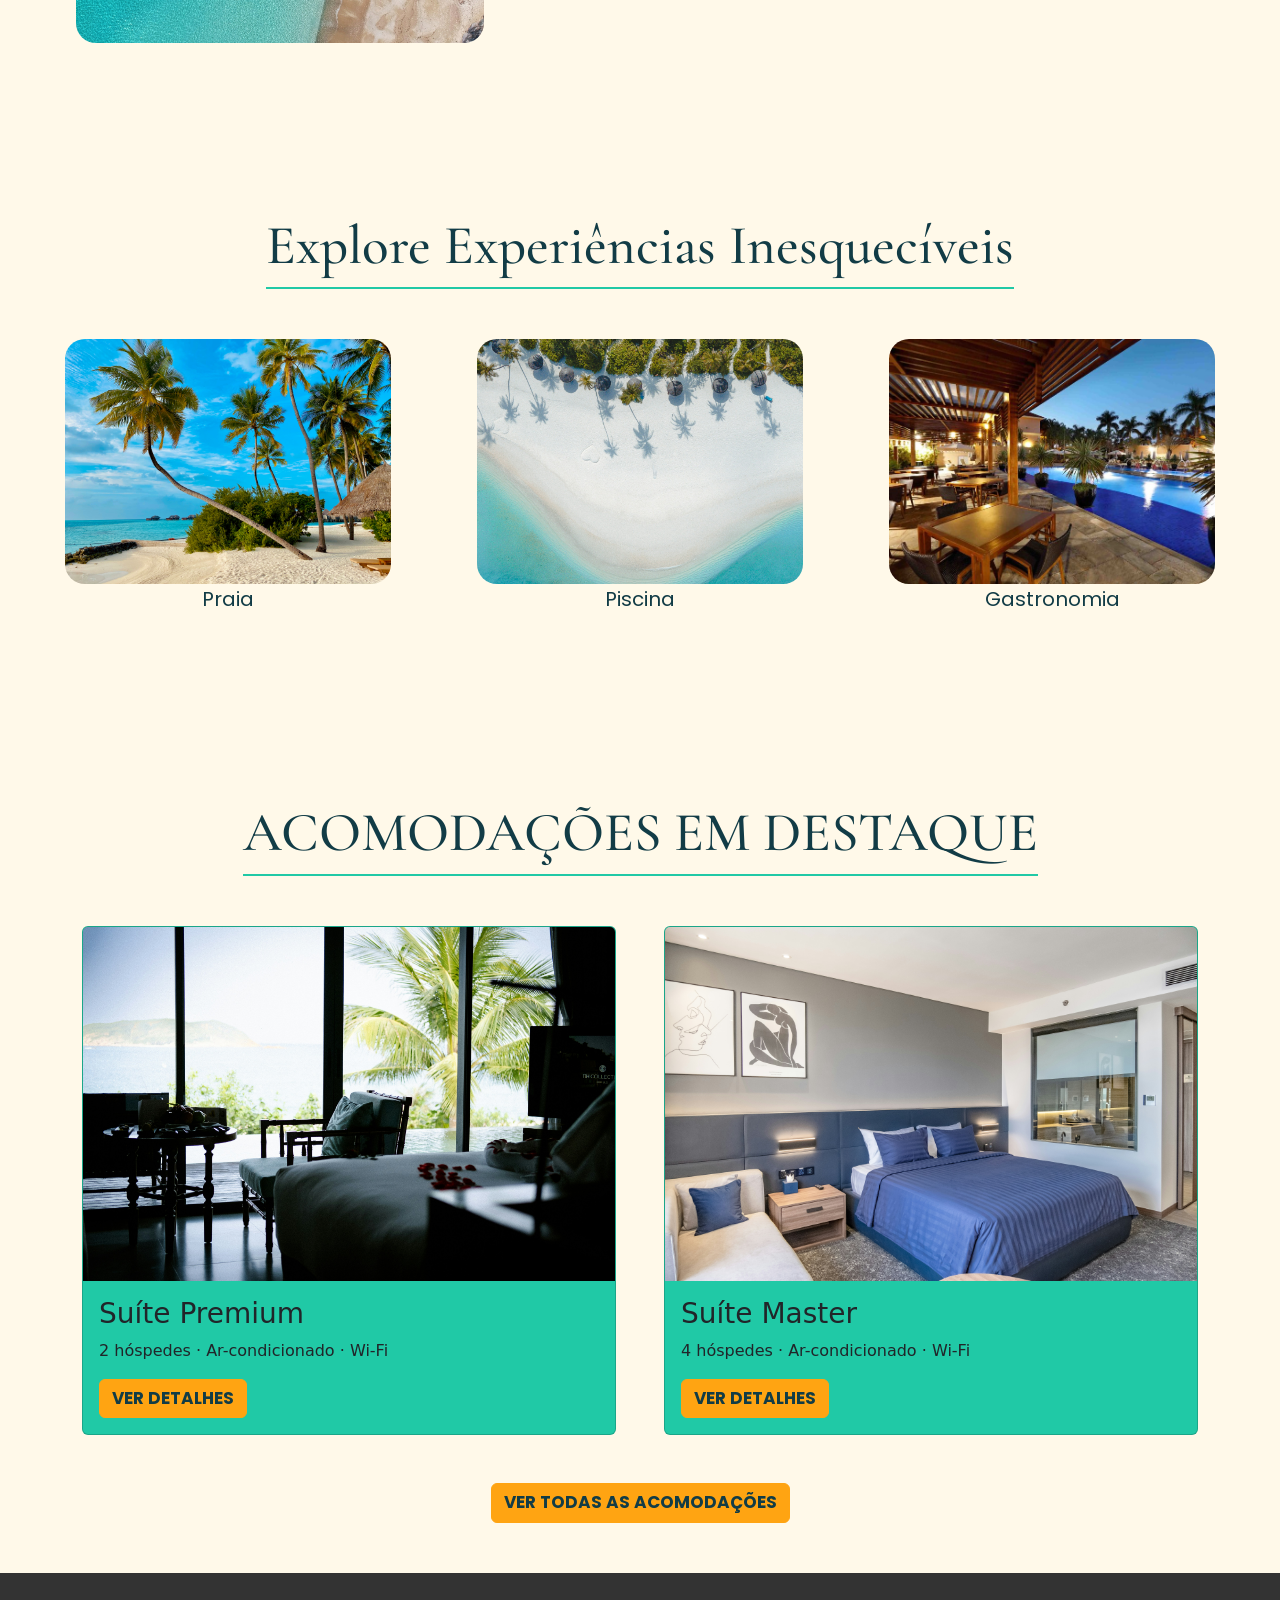
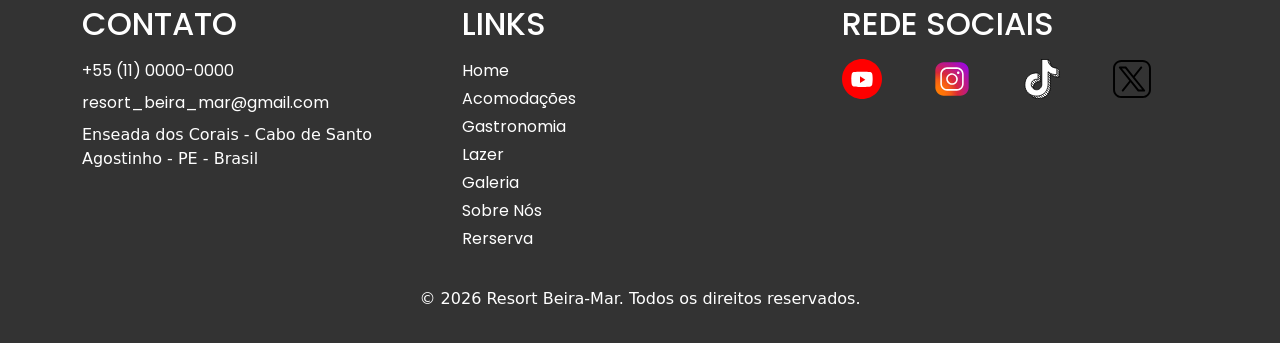
==== commit 5fda60d5: "Adiciona modais e descrições às acomodações Descrição: - Adiciona janelas modais de detalhes para os" ====
--- a/index.html
+++ b/index.html
@@ -113,16 +113,14 @@
             <div class="col-12 col-md-6 acomodacao1">
               <article class="card h-100">
                 <img
-                  src="img/praias/praia2.jpg"
+                  src="img/apartamentos/premium.jpg"
                   class="card-img-top"
                   alt="Suíte Premium"
                 />
                 <div class="card-body">
                   <h3 class="card-title">Suíte Premium</h3>
                   <p class="card-text">2 hóspedes · Ar-condicionado · Wi-Fi</p>
-                  <a href="acomodacoes.html" class="btn btn-primary"
-                    >VER DETALHES</a
-                  >
+                  <button class="btn btn-primary" type="button" data-bs-toggle="modal" data-bs-target="#modal-premium">VER DETALHES</button>
                 </div>
               </article>
             </div>
@@ -130,18 +128,65 @@
             <div class="col-12 col-md-6 acomodacao2">
               <article class="card h-100">
                 <img
-                  src="img/praias/praia3.jpg"
+                  src="img/apartamentos/master.jpg"
                   class="card-img-top"
                   alt="Suíte Master"
                 />
                 <div class="card-body">
                   <h3 class="card-title">Suíte Master</h3>
                   <p class="card-text">4 hóspedes · Ar-condicionado · Wi-Fi</p>
-                  <a href="acomodacoes.html" class="btn btn-primary"
-                    >VER DETALHES</a
-                  >
+                  <button class="btn btn-primary" type="button" data-bs-toggle="modal" data-bs-target="#modal-master">VER DETALHES</button>
                 </div>
               </article>
+            </div>
+          </div>
+          <div class="modal fade" id="modal-premium" tabindex="-1" aria-labelledby="titulo-modal-premium" aria-hidden="true">
+            <div class="modal-dialog modal-dialog-centered">
+              <div class="modal-content">
+                <div class="modal-header">
+                  <h2 class="modal-title fs-5" id="titulo-modal-premium">Suíte Premium</h2>
+                  <button type="button" class="btn-close" data-bs-dismiss="modal" aria-label="Fechar"></button>
+                </div>
+                <div class="modal-body">
+                  <p>A Suíte Premium combina espaço e conforto para até 2 hóspedes. A cama king-size e a varanda privativa com vista para o mar criam um ambiente especial para relaxar.</p>
+                                    <ul>
+                    <li>Até 2 hóspedes</li>
+                    <li>Cama king-size</li>
+                    <li>Varanda privativa com vista para o mar</li>
+                    <li>Ar-condicionado</li>
+                    <li>Wi-Fi, TV e frigobar</li>
+                  </ul>
+                </div>
+                <div class="modal-footer">
+                  <button type="button" class="btn btn-secondary" data-bs-dismiss="modal">FECHAR</button>
+                  <a href="reserva.html" class="btn btn-primary">CONSULTAR RESERVA</a>
+                </div>
+              </div>
+            </div>
+          </div>
+
+          <div class="modal fade" id="modal-master" tabindex="-1" aria-labelledby="titulo-modal-master" aria-hidden="true">
+            <div class="modal-dialog modal-dialog-centered">
+              <div class="modal-content">
+                <div class="modal-header">
+                  <h2 class="modal-title fs-5" id="titulo-modal-master">Suíte Master</h2>
+                  <button type="button" class="btn-close" data-bs-dismiss="modal" aria-label="Fechar"></button>
+                </div>
+                <div class="modal-body">
+                  <p>Pensada para famílias ou grupos, a Suíte Master acomoda até 4 hóspedes. A divisão entre quarto e sala oferece mais espaço para descansar e aproveitar a estadia juntos.</p>
+                                    <ul>
+                    <li>Até 4 hóspedes</li>
+                    <li>Quarto com cama de casal</li>
+                    <li>Sala com sofá-cama</li>
+                    <li>Ar-condicionado</li>
+                    <li>Wi-Fi e TV</li>
+                  </ul>
+                </div>
+                <div class="modal-footer">
+                  <button type="button" class="btn btn-secondary" data-bs-dismiss="modal">FECHAR</button>
+                  <a href="reserva.html" class="btn btn-primary">CONSULTAR RESERVA</a>
+                </div>
+              </div>
             </div>
           </div>
           <div class="text-center mt-5">
@@ -155,6 +200,9 @@
 
     <div id="footer"></div>
 
+    <script src="https://cdn.jsdelivr.net/npm/bootstrap@5.3.8/dist/js/bootstrap.bundle.min.js"></script>
     <script src="js/menu.js"></script>
   </body>
 </html>
+
+
--- a/css/style.css
+++ b/css/style.css
@@ -16,7 +16,6 @@
   border-color: #f9dd72;
   color: #123c46;
 }
-
 
 /* =========================================================
    MENU COMPARTILHADO
@@ -70,7 +69,6 @@
   border-radius: 0 0 20px 20px;
 }
 
-
 /* =========================================================
    HERO DA HOME
    ========================================================= */
@@ -112,7 +110,6 @@
   background-size: cover;
 }
 
-
 /* =========================================================
    CONTEÚDO GERAL E SEÇÃO SOBRE DA HOME
    ========================================================= */
@@ -160,7 +157,6 @@
   font-size: 55px;
   text-align: center;
 }
-
 
 /* =========================================================
    CARROSSEL DA SEÇÃO SOBRE DA HOME
@@ -179,7 +175,6 @@
   object-fit: cover;
 }
 
-
 /* =========================================================
    DESTAQUES DA HOME
    ========================================================= */
@@ -213,7 +208,6 @@
   text-align: center;
 }
 
-
 /* =========================================================
    ACOMODAÇÕES EM DESTAQUE NA HOME
    ========================================================= */
@@ -232,7 +226,6 @@
 .acomodacao-destaque .card {
   background-color: #20c9a6;
 }
-
 
 /* =========================================================
    PÁGINA DE ACOMODAÇÕES
@@ -300,7 +293,6 @@
   color: #fff;
 }
 
-
 /* =========================================================
    PÁGINA DE LAZER
    ========================================================= */
@@ -347,7 +339,6 @@
   font-weight: 600;
   text-align: center;
 }
-
 
 /* =========================================================
    ESTILOS COMPARTILHADOS DAS PÁGINAS INTERNAS
@@ -371,7 +362,6 @@
   text-align: center;
 }
 
-
 /* =========================================================
    PÁGINA DE GASTRONOMIA
    ========================================================= */
@@ -401,7 +391,6 @@
   border-color: #ccc;
 }
 
-
 /* =========================================================
    PÁGINA DE GALERIA
    ========================================================= */
@@ -413,7 +402,6 @@
   object-fit: cover;
 }
 
-
 /* =========================================================
    PÁGINA SOBRE NÓS
    ========================================================= */
@@ -438,7 +426,6 @@
   line-height: 1.6;
 }
 
-
 /* =========================================================
    PÁGINA DE RESERVAS E CONTATO
    ========================================================= */
@@ -473,18 +460,10 @@
   color: #fff;
 }
 
-/* Espaço provisório que representa o mapa no wireframe */
-.mapa-placeholder {
-  display: grid;
-  min-height: 250px;
+/* ajuste mapa */
+.mapa-container {
   margin-top: 24px;
-  place-items: center;
-  background-color: #e8e8e8;
-  color: #888;
-  font-family: "Poppins", sans-serif;
-  font-weight: 600;
-}
-
+}
 
 /* =========================================================
    RODAPÉ COMPARTILHADO
@@ -772,7 +751,6 @@
     font-size: 12px;
   }
 }
-
 
 /* =========================================================
    MENU RECOLHÍVEL EM TELAS PEQUENAS
@@ -885,5 +863,3 @@
     transform: none;
   }
 }
-
-
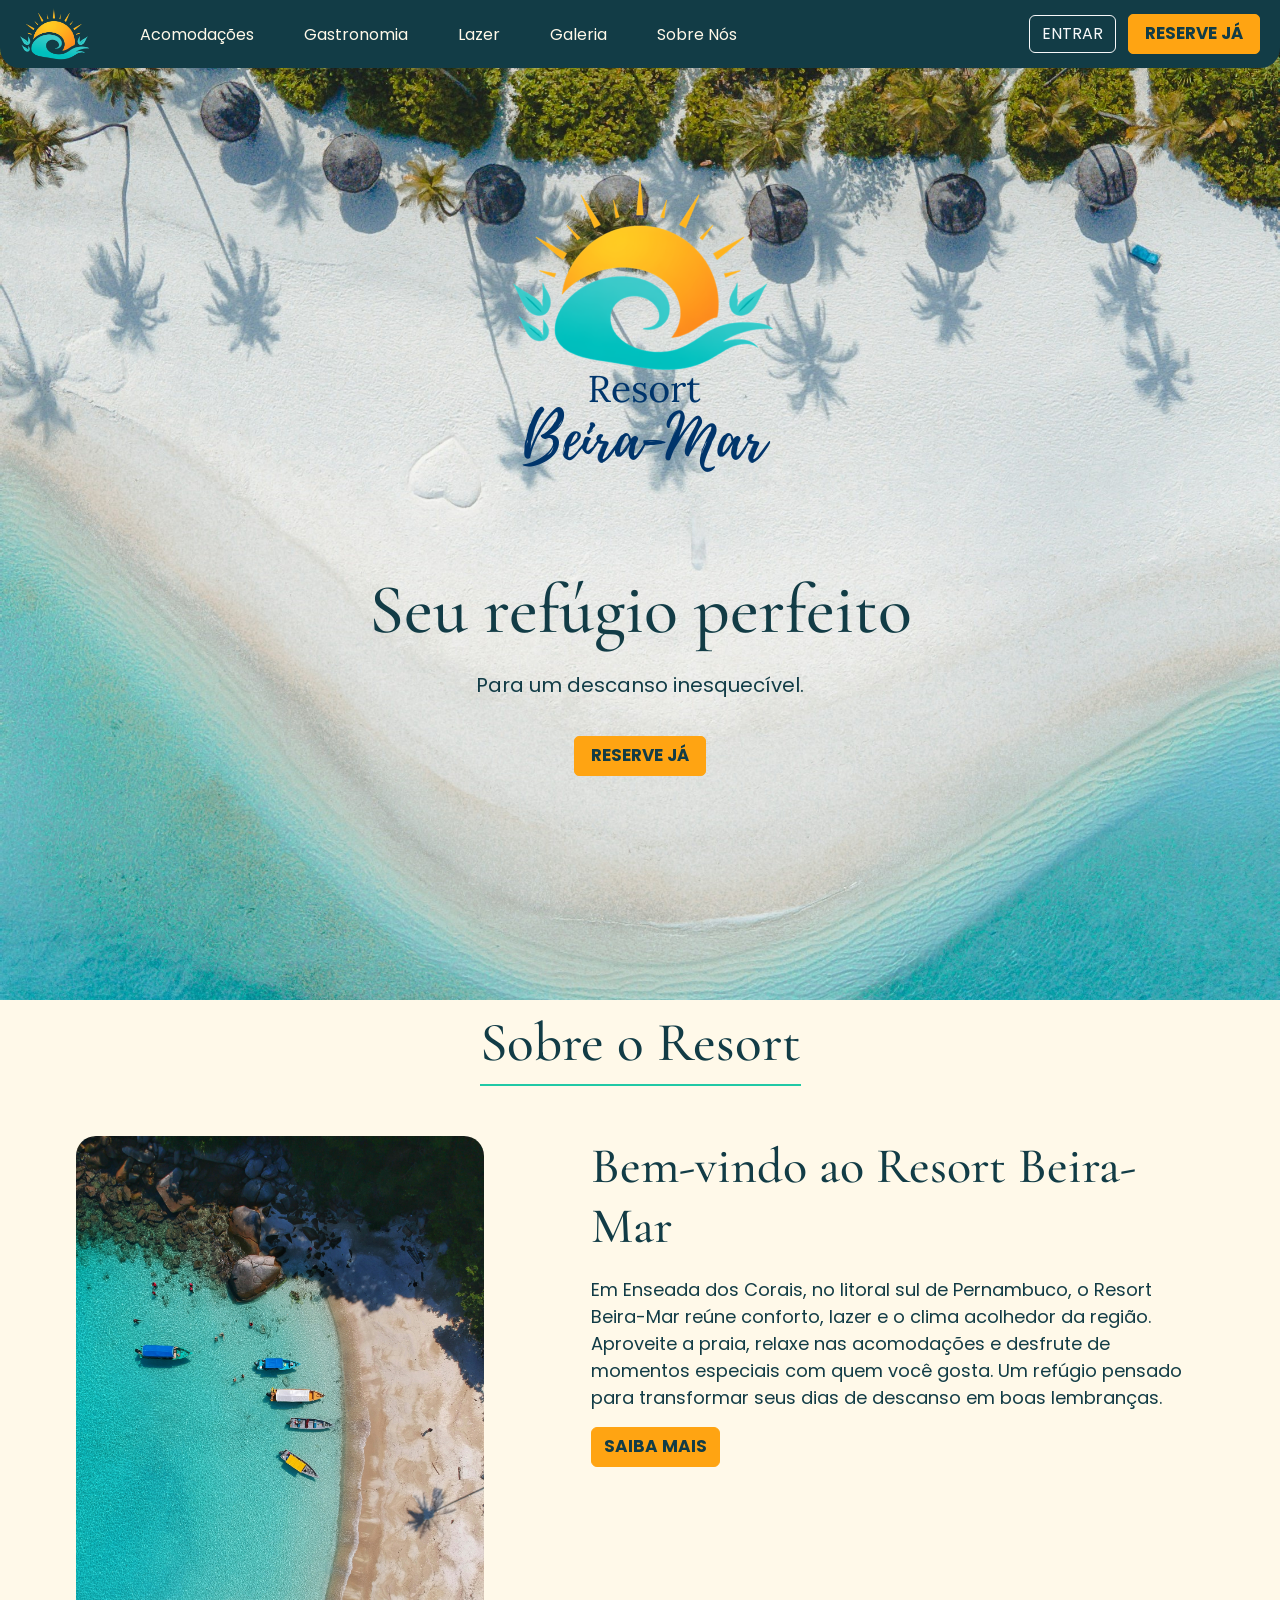
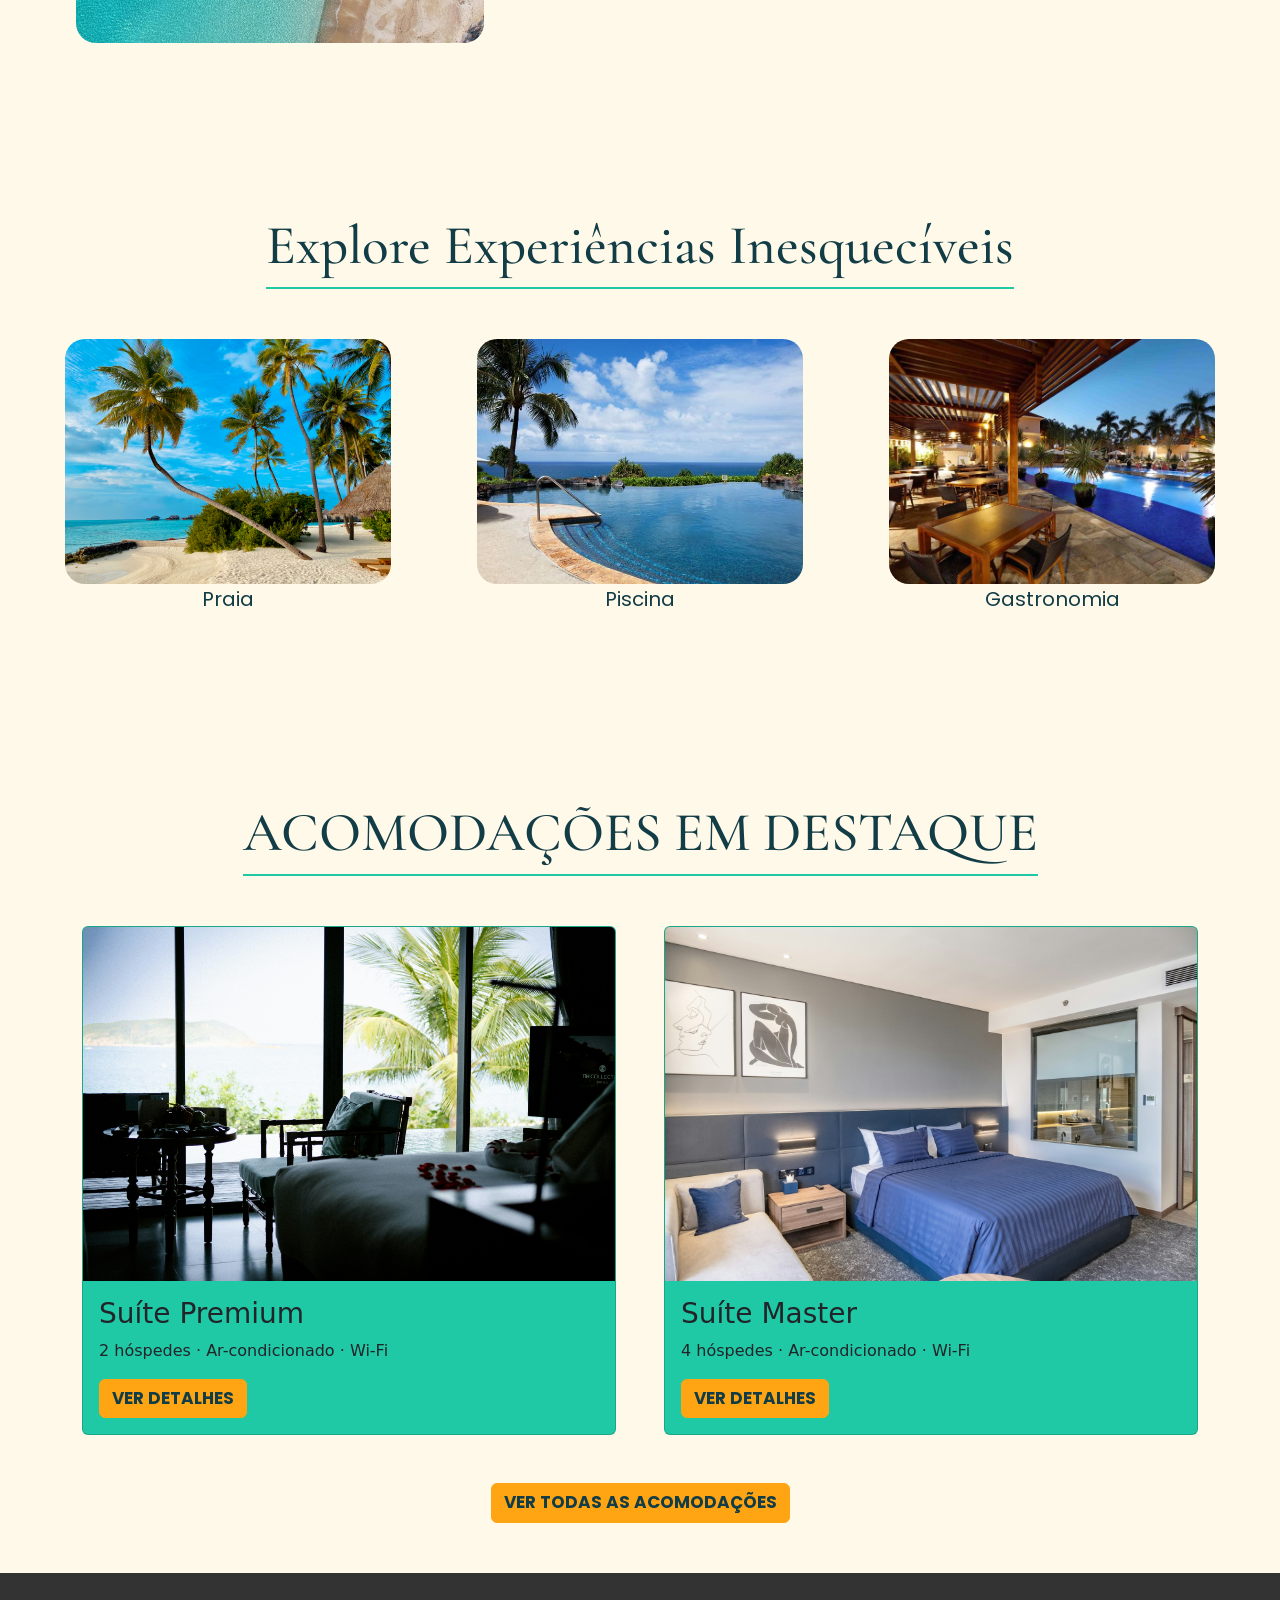
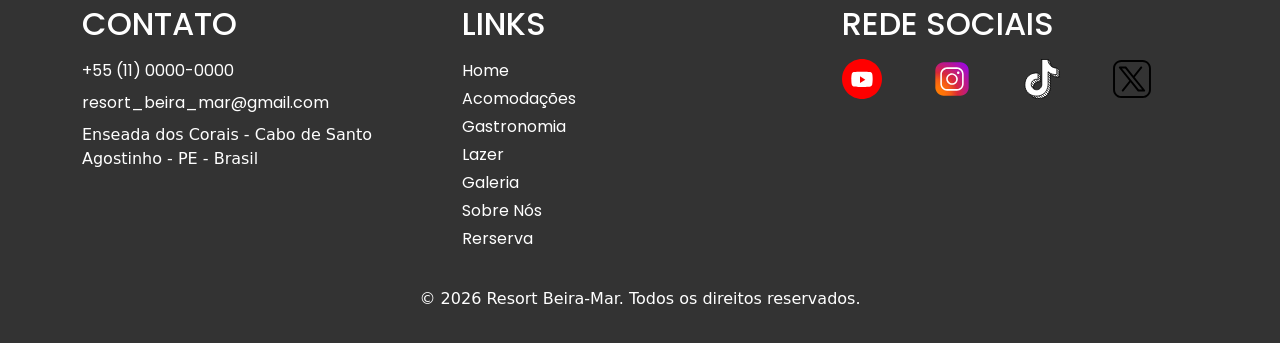
==== commit cdeae4c8: "adição de imagens e atualização da galeria com novas fotos do resort." ====
--- a/index.html
+++ b/index.html
@@ -85,7 +85,7 @@
 
             <div class="col-12 col-md-4 destaque2">
               <img
-                src="img/praias/praia4.jpg"
+                src="img/lazer-externo/piscina2.jpg"
                 alt="Piscina"
                 class="img-fluid"
               />
